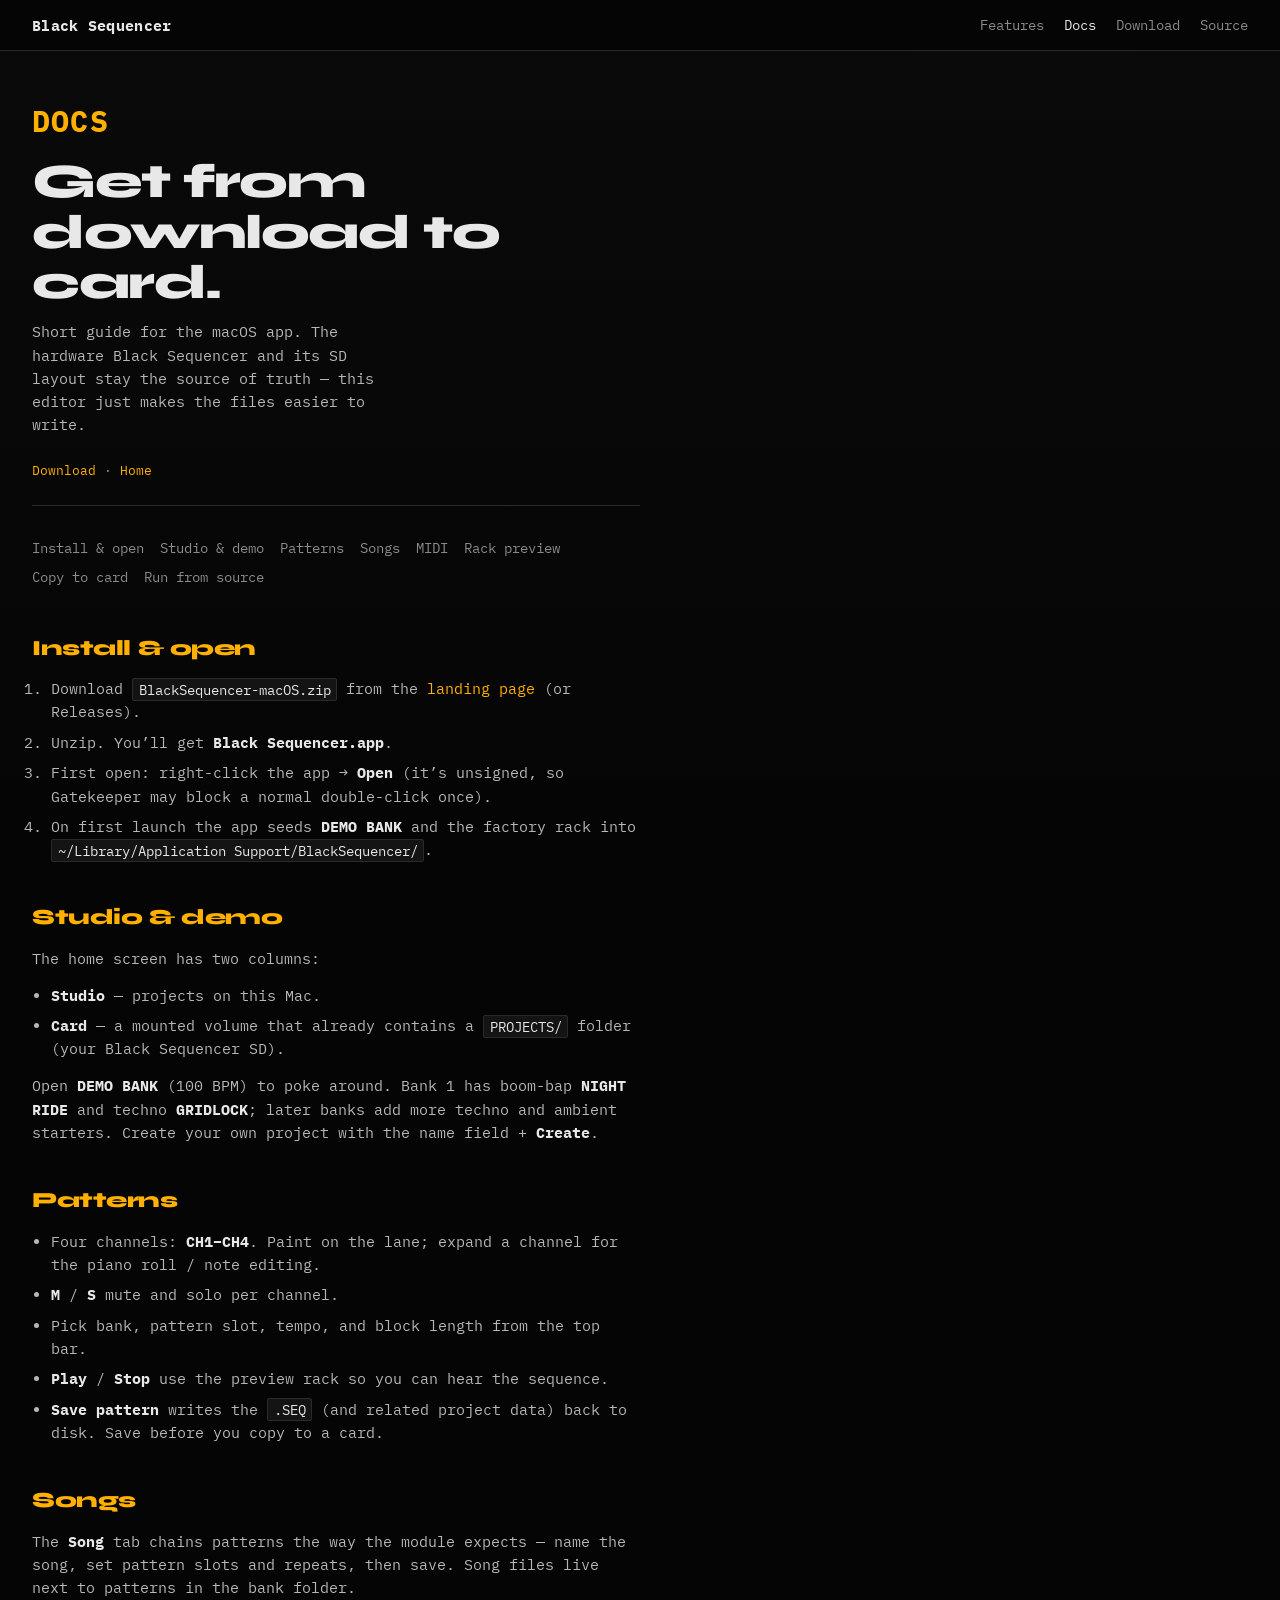
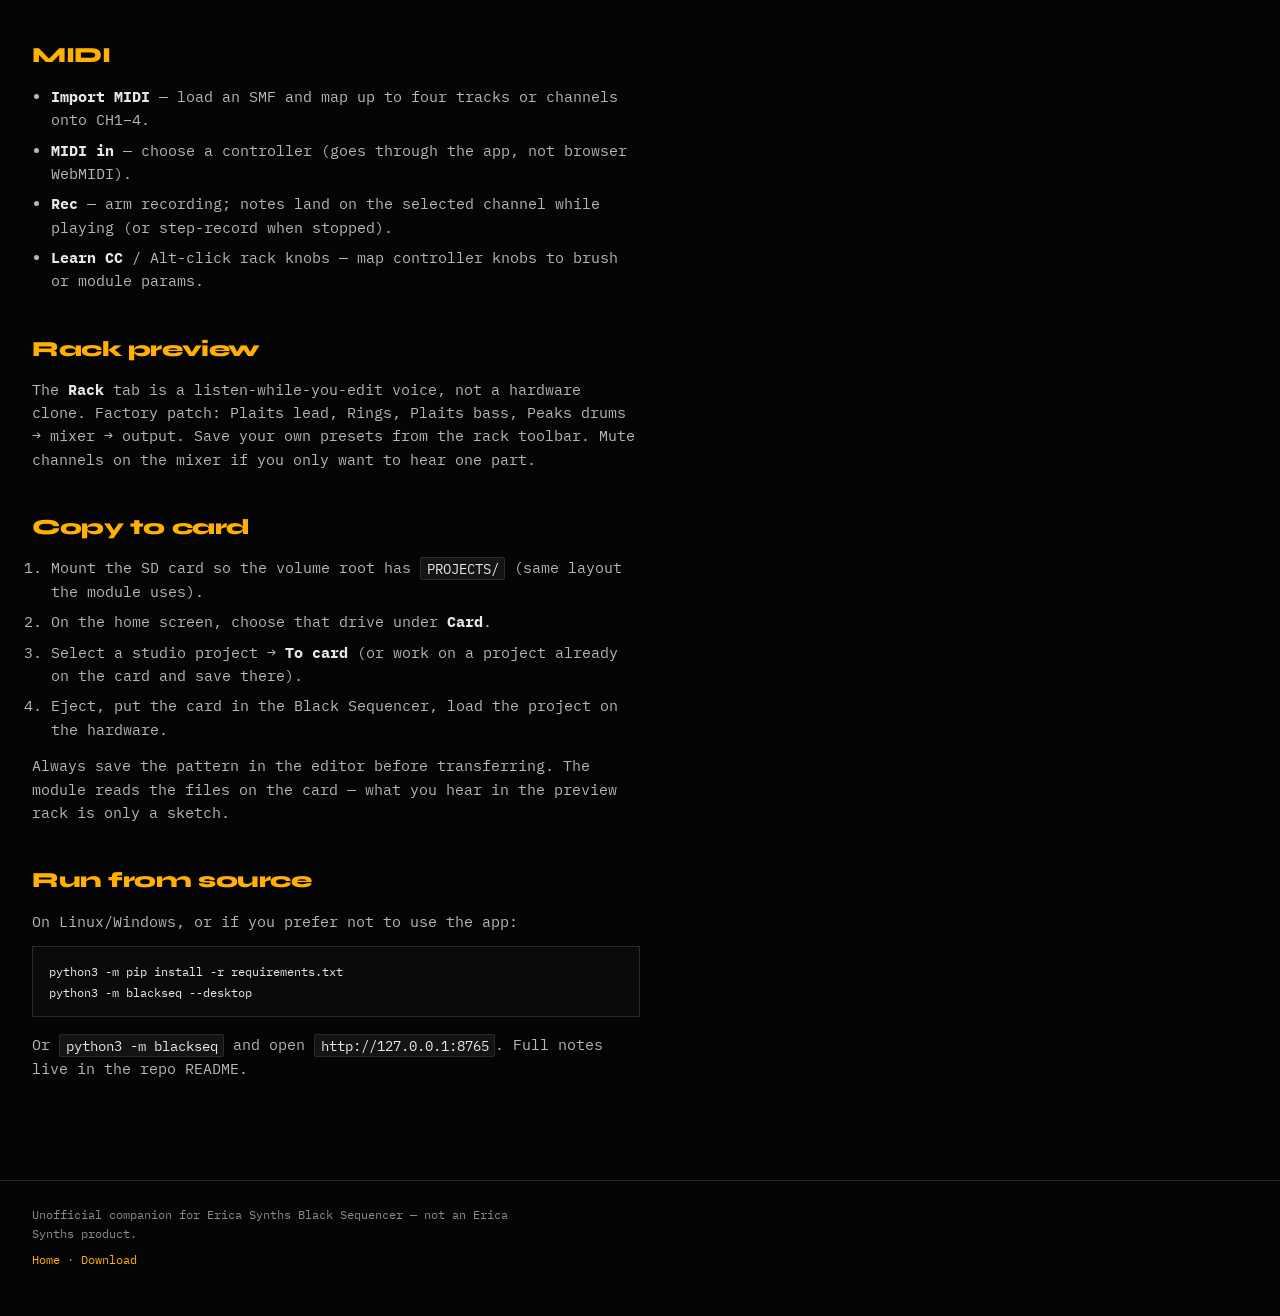
==== docs/docs.html @ 3bfdc150 "Black Sequencer companion editor." ====
<!DOCTYPE html>
<html lang="en">
<head>
  <meta charset="utf-8">
  <script>
    if (/\.github\.io$/i.test(location.hostname)) {
      document.write('<base href="/black_seq_gui/">');
    }
  </script>
  <meta name="viewport" content="width=device-width, initial-scale=1">
  <title>Docs — Black Sequencer</title>
  <meta name="description" content="How to use the Black Sequencer companion editor: install, edit patterns, MIDI, rack preview, and copy projects to an SD card.">
  <link rel="preconnect" href="https://fonts.googleapis.com">
  <link rel="preconnect" href="https://fonts.gstatic.com" crossorigin>
  <link href="https://fonts.googleapis.com/css2?family=IBM+Plex+Mono:wght@400;500;700&family=Syne:wght@700;800&display=swap" rel="stylesheet">
  <link rel="stylesheet" href="site.css">
</head>
<body>
  <header class="top">
    <a class="mark" href="./">Black Sequencer</a>
    <nav>
      <a href="./#features">Features</a>
      <a href="docs.html" aria-current="page">Docs</a>
      <a href="./#download">Download</a>
      <a id="nav-source" href="#" hidden>Source</a>
    </nav>
  </header>

  <main class="manual">
    <header class="manual-hero">
      <p class="brand">Docs</p>
      <h1>Get from download to card.</h1>
      <p class="lede">Short guide for the macOS app. The hardware Black Sequencer and its SD layout stay the source of truth — this editor just makes the files easier to write.</p>
      <p class="meta"><a href="./#download">Download</a> · <a href="./">Home</a></p>
    </header>

    <ol class="manual-toc">
      <li><a href="docs.html#install">Install &amp; open</a></li>
      <li><a href="docs.html#studio">Studio &amp; demo</a></li>
      <li><a href="docs.html#patterns">Patterns</a></li>
      <li><a href="docs.html#songs">Songs</a></li>
      <li><a href="docs.html#midi">MIDI</a></li>
      <li><a href="docs.html#rack">Rack preview</a></li>
      <li><a href="docs.html#card">Copy to card</a></li>
      <li><a href="docs.html#source">Run from source</a></li>
    </ol>

    <article id="install" class="manual-section">
      <h2>Install &amp; open</h2>
      <ol>
        <li>Download <code>BlackSequencer-macOS.zip</code> from the <a href="./#download">landing page</a> (or Releases).</li>
        <li>Unzip. You’ll get <strong>Black Sequencer.app</strong>.</li>
        <li>First open: right-click the app → <strong>Open</strong> (it’s unsigned, so Gatekeeper may block a normal double-click once).</li>
        <li>On first launch the app seeds <strong>DEMO BANK</strong> and the factory rack into <code>~/Library/Application Support/BlackSequencer/</code>.</li>
      </ol>
    </article>

    <article id="studio" class="manual-section">
      <h2>Studio &amp; demo</h2>
      <p>The home screen has two columns:</p>
      <ul>
        <li><strong>Studio</strong> — projects on this Mac.</li>
        <li><strong>Card</strong> — a mounted volume that already contains a <code>PROJECTS/</code> folder (your Black Sequencer SD).</li>
      </ul>
      <p>Open <strong>DEMO BANK</strong> (100 BPM) to poke around. Bank 1 has boom-bap <strong>NIGHT RIDE</strong> and techno <strong>GRIDLOCK</strong>; later banks add more techno and ambient starters. Create your own project with the name field + <strong>Create</strong>.</p>
    </article>

    <article id="patterns" class="manual-section">
      <h2>Patterns</h2>
      <ul>
        <li>Four channels: <strong>CH1–CH4</strong>. Paint on the lane; expand a channel for the piano roll / note editing.</li>
        <li><strong>M</strong> / <strong>S</strong> mute and solo per channel.</li>
        <li>Pick bank, pattern slot, tempo, and block length from the top bar.</li>
        <li><strong>Play</strong> / <strong>Stop</strong> use the preview rack so you can hear the sequence.</li>
        <li><strong>Save pattern</strong> writes the <code>.SEQ</code> (and related project data) back to disk. Save before you copy to a card.</li>
      </ul>
    </article>

    <article id="songs" class="manual-section">
      <h2>Songs</h2>
      <p>The <strong>Song</strong> tab chains patterns the way the module expects — name the song, set pattern slots and repeats, then save. Song files live next to patterns in the bank folder.</p>
    </article>

    <article id="midi" class="manual-section">
      <h2>MIDI</h2>
      <ul>
        <li><strong>Import MIDI</strong> — load an SMF and map up to four tracks or channels onto CH1–4.</li>
        <li><strong>MIDI in</strong> — choose a controller (goes through the app, not browser WebMIDI).</li>
        <li><strong>Rec</strong> — arm recording; notes land on the selected channel while playing (or step-record when stopped).</li>
        <li><strong>Learn CC</strong> / Alt-click rack knobs — map controller knobs to brush or module params.</li>
      </ul>
    </article>

    <article id="rack" class="manual-section">
      <h2>Rack preview</h2>
      <p>The <strong>Rack</strong> tab is a listen-while-you-edit voice, not a hardware clone. Factory patch: Plaits lead, Rings, Plaits bass, Peaks drums → mixer → output. Save your own presets from the rack toolbar. Mute channels on the mixer if you only want to hear one part.</p>
    </article>

    <article id="card" class="manual-section">
      <h2>Copy to card</h2>
      <ol>
        <li>Mount the SD card so the volume root has <code>PROJECTS/</code> (same layout the module uses).</li>
        <li>On the home screen, choose that drive under <strong>Card</strong>.</li>
        <li>Select a studio project → <strong>To card</strong> (or work on a project already on the card and save there).</li>
        <li>Eject, put the card in the Black Sequencer, load the project on the hardware.</li>
      </ol>
      <p>Always save the pattern in the editor before transferring. The module reads the files on the card — what you hear in the preview rack is only a sketch.</p>
    </article>

    <article id="source" class="manual-section">
      <h2>Run from source</h2>
      <p>On Linux/Windows, or if you prefer not to use the app:</p>
      <pre><code>python3 -m pip install -r requirements.txt
python3 -m blackseq --desktop</code></pre>
      <p>Or <code>python3 -m blackseq</code> and open <code>http://127.0.0.1:8765</code>. Full notes live in the repo README.</p>
    </article>
  </main>

  <footer class="foot">
    <p>Unofficial companion for Erica Synths Black Sequencer — not an Erica Synths product.</p>
    <p><a href="./">Home</a> · <a href="./#download">Download</a></p>
  </footer>

  <script src="site.js"></script>
</body>
</html>
---- docs/site.css ----
:root {
  --bg: #050505;
  --panel: #0c0c0c;
  --line: #2a2a2a;
  --text: #e8e8e8;
  --muted: #8a8a8a;
  --accent: #ffb000;
  --ink: #050505;
  --hero-fade: rgba(5, 5, 5, 0.55);
  color-scheme: dark;
}

* { box-sizing: border-box; }

html { scroll-behavior: smooth; }

body {
  margin: 0;
  min-height: 100vh;
  background:
    radial-gradient(1200px 600px at 80% -10%, rgba(255, 176, 0, 0.08), transparent 60%),
    linear-gradient(180deg, #0a0a0a 0%, var(--bg) 28%, var(--bg) 100%);
  color: var(--text);
  font-family: "IBM Plex Mono", ui-monospace, Menlo, Consolas, monospace;
  font-size: 15px;
  line-height: 1.55;
}

img {
  display: block;
  max-width: 100%;
  height: auto;
}

a { color: var(--accent); text-decoration: none; }
a:hover { text-decoration: underline; text-underline-offset: 3px; }

.top {
  position: sticky;
  top: 0;
  z-index: 10;
  display: flex;
  align-items: center;
  justify-content: space-between;
  gap: 1rem;
  padding: 0.85rem clamp(1rem, 3vw, 2rem);
  background: rgba(5, 5, 5, 0.88);
  border-bottom: 1px solid var(--line);
  backdrop-filter: blur(10px);
}

.mark {
  color: var(--text);
  font-weight: 700;
  letter-spacing: 0.02em;
  text-decoration: none;
}

.mark:hover { color: var(--accent); text-decoration: none; }

.top nav {
  display: flex;
  gap: 1.25rem;
  font-size: 0.85rem;
}

.top nav a { color: var(--muted); }
.top nav a:hover { color: var(--text); text-decoration: none; }

.hero {
  position: relative;
  display: grid;
  align-items: end;
  min-height: calc(100vh - 52px);
  overflow: hidden;
  border-bottom: 1px solid var(--line);
}

.hero-stage {
  margin: 0;
  position: absolute;
  inset: 0;
  background: #000;
  animation: stage-in 1s ease both;
}

.hero-stage img {
  width: 100%;
  height: 100%;
  object-fit: cover;
  object-position: top left;
  opacity: 0.55;
}

.hero-stage::after {
  content: "";
  position: absolute;
  inset: 0;
  pointer-events: none;
  background:
    linear-gradient(105deg, rgba(5, 5, 5, 0.96) 0%, rgba(5, 5, 5, 0.88) 34%, rgba(5, 5, 5, 0.35) 58%, rgba(5, 5, 5, 0.55) 100%),
    linear-gradient(0deg, rgba(5, 5, 5, 0.7), transparent 42%);
}

.hero-copy {
  position: relative;
  z-index: 1;
  max-width: 38rem;
  padding: clamp(2rem, 6vw, 4.5rem) clamp(1rem, 3vw, 2rem) clamp(2.5rem, 7vw, 5rem);
}

.brand {
  margin: 0 0 0.75rem;
  color: var(--accent);
  font-size: clamp(1.35rem, 2.4vw, 1.85rem);
  font-weight: 700;
  letter-spacing: 0.04em;
  text-transform: uppercase;
  animation: rise 0.7s ease both;
}

.hero h1 {
  margin: 0 0 1rem;
  max-width: 14ch;
  font-family: Syne, "IBM Plex Mono", sans-serif;
  font-size: clamp(2.4rem, 5.5vw, 4.25rem);
  font-weight: 800;
  line-height: 0.98;
  letter-spacing: -0.03em;
  animation: rise 0.7s ease 0.08s both;
}

.lede {
  margin: 0 0 1.5rem;
  max-width: 38ch;
  color: #b7b7b7;
  animation: rise 0.7s ease 0.16s both;
}

.cta {
  display: flex;
  flex-wrap: wrap;
  gap: 0.75rem;
  animation: rise 0.7s ease 0.24s both;
}

.meta {
  margin: 0.9rem 0 0;
  color: var(--muted);
  font-size: 0.8rem;
}

.btn {
  display: inline-flex;
  align-items: center;
  justify-content: center;
  min-height: 42px;
  padding: 0 1.1rem;
  border: 1px solid #444;
  border-radius: 2px;
  font: inherit;
  font-weight: 700;
  letter-spacing: 0.01em;
  text-decoration: none;
  transition: background 0.12s ease, border-color 0.12s ease, color 0.12s ease, transform 0.12s ease;
}

.btn:hover { text-decoration: none; transform: translateY(-1px); }

.btn.primary {
  background: var(--accent);
  border-color: var(--accent);
  color: var(--ink);
}

.btn.primary:hover { filter: brightness(1.05); }

.btn.ghost {
  background: rgba(5, 5, 5, 0.45);
  color: var(--text);
  backdrop-filter: blur(4px);
}

.btn.ghost:hover {
  border-color: var(--accent);
  color: var(--accent);
}

.btn[aria-disabled="true"] {
  opacity: 0.45;
  pointer-events: none;
  transform: none;
}

.features {
  display: flex;
  flex-direction: column;
  gap: clamp(3rem, 8vw, 6rem);
  padding: clamp(2rem, 6vw, 5rem) clamp(1rem, 3vw, 2rem);
  border-top: 1px solid var(--line);
}

.feature {
  display: grid;
  grid-template-columns: minmax(0, 0.85fr) minmax(0, 1.15fr);
  gap: clamp(1.25rem, 3vw, 2.5rem);
  align-items: center;
}

.feature.reverse { grid-template-columns: minmax(0, 1.15fr) minmax(0, 0.85fr); }
.feature.reverse .feature-copy { order: 2; }
.feature.reverse figure { order: 1; }

.feature h2 {
  margin: 0 0 0.75rem;
  font-family: Syne, "IBM Plex Mono", sans-serif;
  font-size: clamp(1.6rem, 3vw, 2.2rem);
  font-weight: 800;
  letter-spacing: -0.02em;
  line-height: 1.1;
}

.feature p {
  margin: 0;
  max-width: 42ch;
  color: var(--muted);
}

.feature figure {
  margin: 0;
  border: 1px solid var(--line);
  background: #000;
  overflow: hidden;
}

.feature img {
  width: 100%;
  aspect-ratio: 16 / 10;
  object-fit: cover;
  object-position: top left;
}

.strip {
  padding: clamp(2rem, 5vw, 3.5rem) clamp(1rem, 3vw, 2rem);
  border-top: 1px solid var(--line);
  background: var(--panel);
}

.strip h2 {
  margin: 0 0 1.25rem;
  font-family: Syne, "IBM Plex Mono", sans-serif;
  font-size: 1.4rem;
  font-weight: 800;
}

.strip ul {
  list-style: none;
  margin: 0;
  padding: 0;
  display: grid;
  grid-template-columns: repeat(4, minmax(0, 1fr));
  gap: 1.25rem;
}

.strip li {
  display: flex;
  flex-direction: column;
  gap: 0.35rem;
  padding-top: 0.75rem;
  border-top: 2px solid var(--accent);
}

.strip strong {
  color: var(--text);
  font-size: 0.95rem;
}

.strip span {
  color: var(--muted);
  font-size: 0.85rem;
}

.download {
  padding: clamp(2.5rem, 7vw, 5rem) clamp(1rem, 3vw, 2rem);
  border-top: 1px solid var(--line);
  max-width: 48rem;
}

.download h2 {
  margin: 0 0 0.75rem;
  font-family: Syne, "IBM Plex Mono", sans-serif;
  font-size: clamp(1.8rem, 3.5vw, 2.6rem);
  font-weight: 800;
}

.fine {
  margin: 1.5rem 0 0;
  color: var(--muted);
  font-size: 0.85rem;
  max-width: 52ch;
}

.fine code {
  color: var(--text);
  background: #141414;
  border: 1px solid var(--line);
  padding: 0.1rem 0.35rem;
  border-radius: 2px;
  font-size: 0.9em;
}

.foot {
  padding: 1.5rem clamp(1rem, 3vw, 2rem) 2.5rem;
  border-top: 1px solid var(--line);
  color: var(--muted);
  font-size: 0.78rem;
}

.foot p { margin: 0 0 0.4rem; max-width: 70ch; }

.manual {
  max-width: 42rem;
  padding: clamp(1.5rem, 4vw, 3rem) clamp(1rem, 3vw, 2rem) clamp(3rem, 6vw, 4rem);
}

.manual-hero {
  margin-bottom: 2rem;
  padding-bottom: 1.5rem;
  border-bottom: 1px solid var(--line);
}

.manual-hero h1 {
  margin: 0 0 0.75rem;
  font-family: Syne, "IBM Plex Mono", sans-serif;
  font-size: clamp(2rem, 4.5vw, 3rem);
  font-weight: 800;
  line-height: 1.05;
  letter-spacing: -0.03em;
}

.manual-toc {
  margin: 0 0 2.5rem;
  padding: 0;
  list-style: none;
  display: flex;
  flex-wrap: wrap;
  gap: 0.5rem 1rem;
  font-size: 0.85rem;
}

.manual-toc a { color: var(--muted); }
.manual-toc a:hover { color: var(--accent); }

.manual-section {
  margin: 0 0 2.25rem;
  padding-top: 0.25rem;
}

.manual-section h2 {
  margin: 0 0 0.75rem;
  font-family: Syne, "IBM Plex Mono", sans-serif;
  font-size: 1.35rem;
  font-weight: 800;
  letter-spacing: -0.02em;
  color: var(--accent);
}

.manual-section p,
.manual-section li {
  color: #b7b7b7;
}

.manual-section p { margin: 0 0 0.85rem; }

.manual-section ul,
.manual-section ol {
  margin: 0 0 0.85rem;
  padding-left: 1.2rem;
}

.manual-section li { margin: 0 0 0.45rem; }

.manual-section strong { color: var(--text); font-weight: 700; }

.manual-section code,
.manual-section pre {
  font-family: inherit;
  font-size: 0.9em;
}

.manual-section code {
  color: var(--text);
  background: #141414;
  border: 1px solid var(--line);
  padding: 0.1rem 0.35rem;
  border-radius: 2px;
}

.manual-section pre {
  margin: 0.75rem 0 1rem;
  padding: 0.85rem 1rem;
  background: #0a0a0a;
  border: 1px solid var(--line);
  overflow-x: auto;
  color: var(--text);
}

.manual-section pre code {
  border: 0;
  background: transparent;
  padding: 0;
}

.top nav a[aria-current="page"] { color: var(--text); }

@keyframes rise {
  from { opacity: 0; transform: translateY(14px); }
  to { opacity: 1; transform: none; }
}

@keyframes stage-in {
  from { opacity: 0; transform: translateY(18px) scale(0.985); }
  to { opacity: 1; transform: none; }
}

@media (max-width: 900px) {
  .hero { min-height: 78vh; }

  .feature,
  .feature.reverse {
    grid-template-columns: 1fr;
  }

  .feature.reverse .feature-copy,
  .feature.reverse figure { order: initial; }

  .hero h1 { max-width: none; }

  .hero-stage img { opacity: 0.4; }

  .strip ul { grid-template-columns: 1fr 1fr; }
}

@media (max-width: 560px) {
  .strip ul { grid-template-columns: 1fr; }
  .top nav { gap: 0.85rem; font-size: 0.78rem; }
}

@media (prefers-reduced-motion: reduce) {
  html { scroll-behavior: auto; }
  .brand, .hero h1, .lede, .cta, .hero-stage {
    animation: none;
  }
  .btn:hover { transform: none; }
}
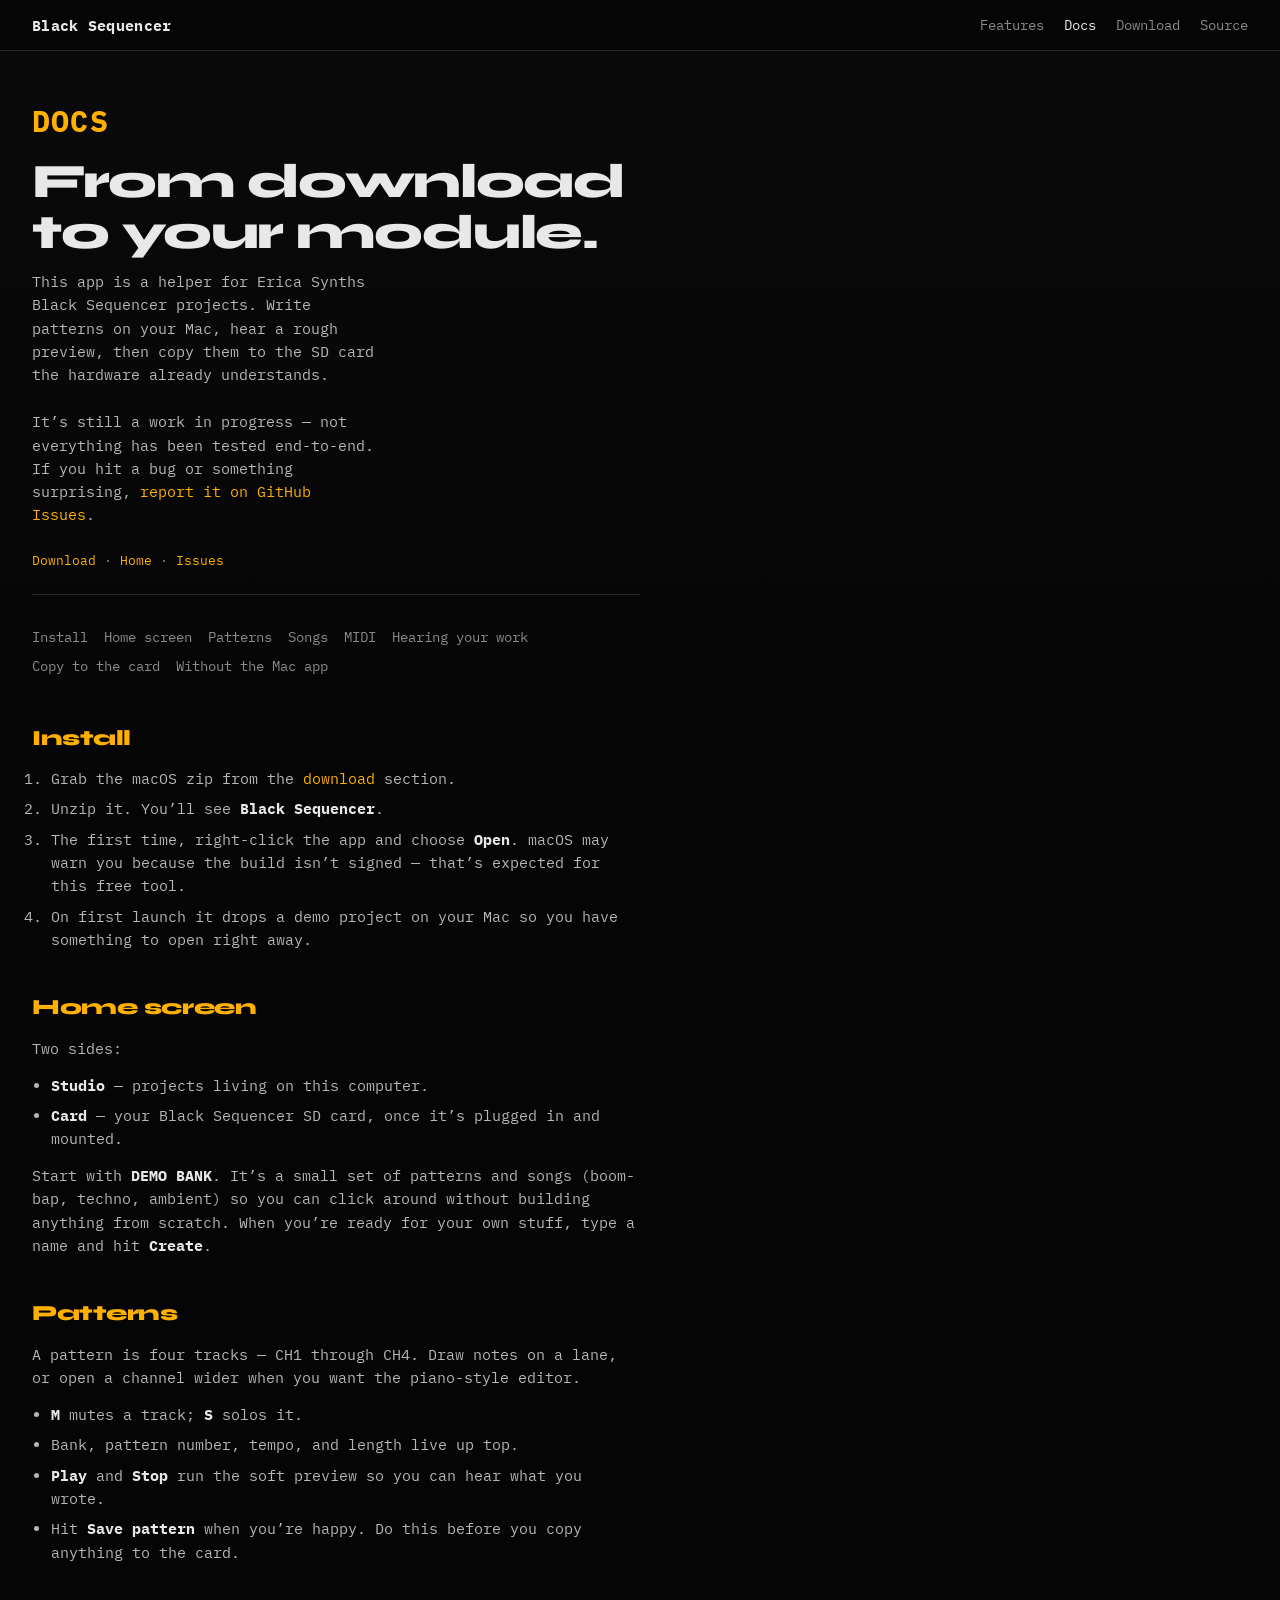
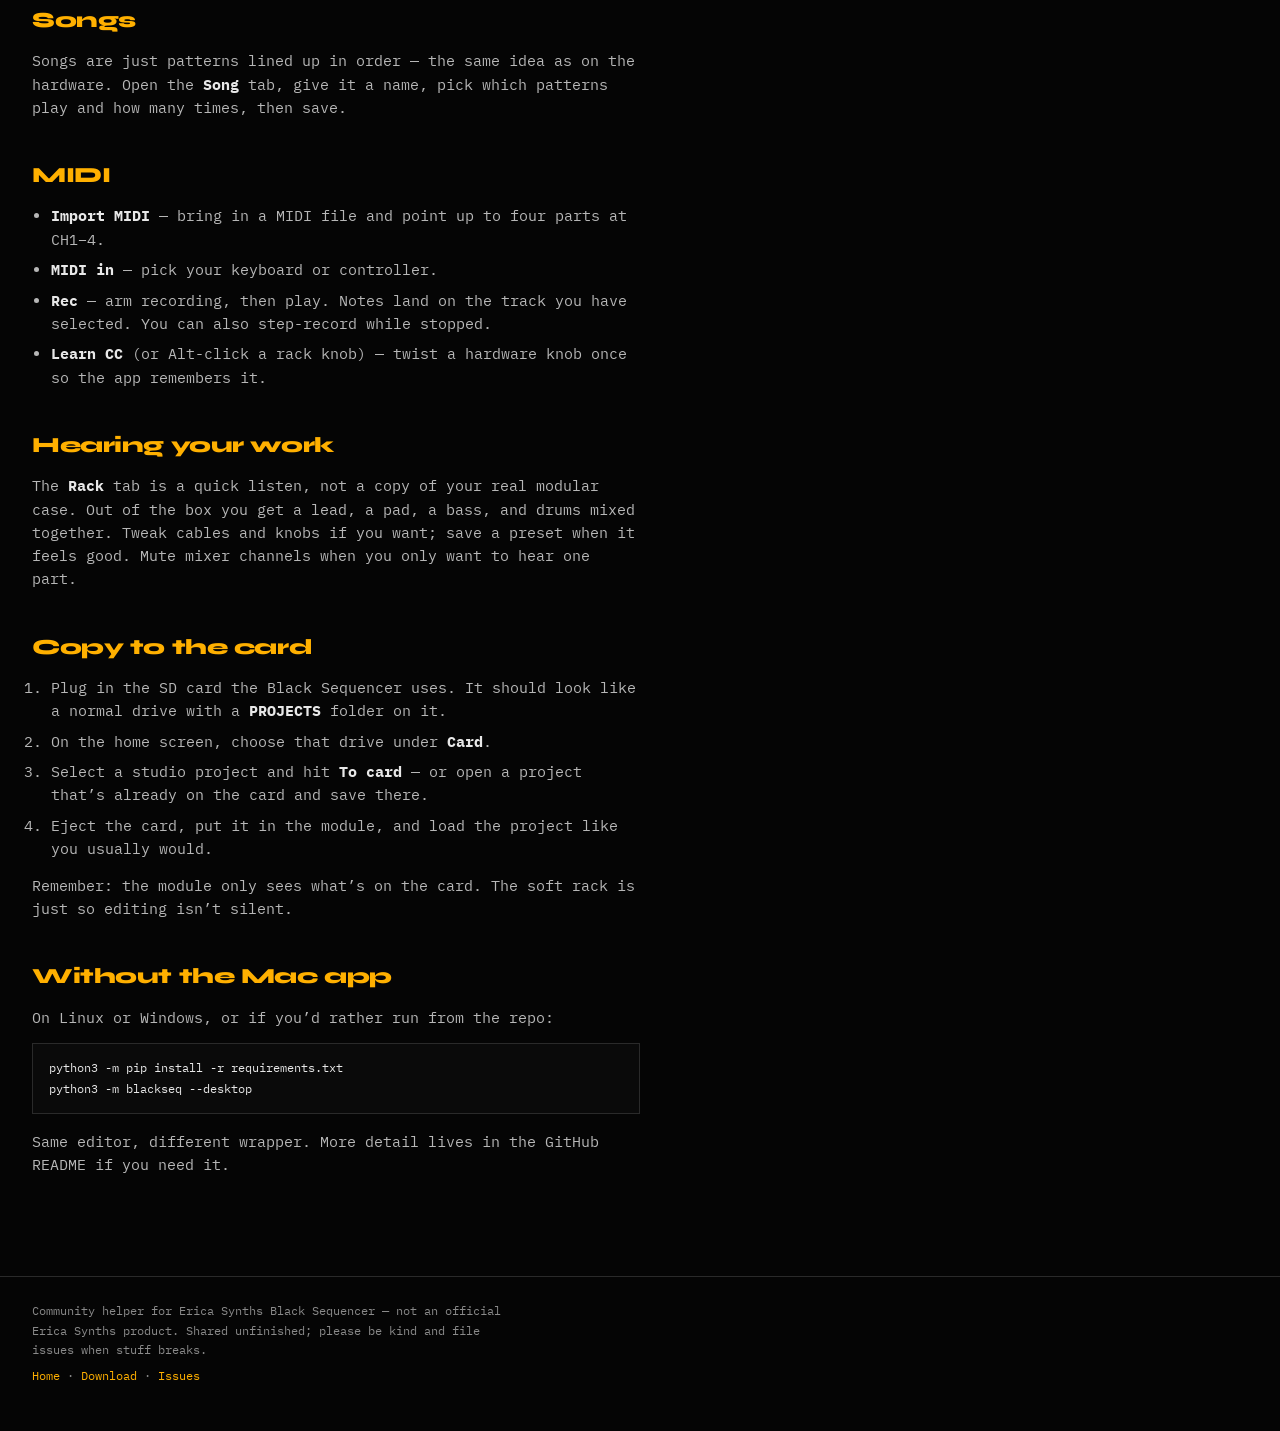
==== commit 87fcea67: "Polish Pages deploy, human docs, and WIP notice." ====
--- a/docs/docs.html
+++ b/docs/docs.html
@@ -9,7 +9,7 @@
   </script>
   <meta name="viewport" content="width=device-width, initial-scale=1">
   <title>Docs — Black Sequencer</title>
-  <meta name="description" content="How to use the Black Sequencer companion editor: install, edit patterns, MIDI, rack preview, and copy projects to an SD card.">
+  <meta name="description" content="A friendly guide to the Black Sequencer companion editor: install, edit, listen, and copy projects to your SD card.">
   <link rel="preconnect" href="https://fonts.googleapis.com">
   <link rel="preconnect" href="https://fonts.gstatic.com" crossorigin>
   <link href="https://fonts.googleapis.com/css2?family=IBM+Plex+Mono:wght@400;500;700&family=Syne:wght@700;800&display=swap" rel="stylesheet">
@@ -29,96 +29,97 @@
   <main class="manual">
     <header class="manual-hero">
       <p class="brand">Docs</p>
-      <h1>Get from download to card.</h1>
-      <p class="lede">Short guide for the macOS app. The hardware Black Sequencer and its SD layout stay the source of truth — this editor just makes the files easier to write.</p>
-      <p class="meta"><a href="./#download">Download</a> · <a href="./">Home</a></p>
+      <h1>From download to your module.</h1>
+      <p class="lede">This app is a helper for Erica Synths Black Sequencer projects. Write patterns on your Mac, hear a rough preview, then copy them to the SD card the hardware already understands.</p>
+      <p class="lede status-inline">It’s still a work in progress — not everything has been tested end-to-end. If you hit a bug or something surprising, <a id="issues-link" href="https://github.com/ph1r3574r73r/black_seq_gui/issues">report it on GitHub Issues</a>.</p>
+      <p class="meta"><a href="./#download">Download</a> · <a href="./">Home</a> · <a href="https://github.com/ph1r3574r73r/black_seq_gui/issues">Issues</a></p>
     </header>
 
     <ol class="manual-toc">
-      <li><a href="docs.html#install">Install &amp; open</a></li>
-      <li><a href="docs.html#studio">Studio &amp; demo</a></li>
+      <li><a href="docs.html#install">Install</a></li>
+      <li><a href="docs.html#studio">Home screen</a></li>
       <li><a href="docs.html#patterns">Patterns</a></li>
       <li><a href="docs.html#songs">Songs</a></li>
       <li><a href="docs.html#midi">MIDI</a></li>
-      <li><a href="docs.html#rack">Rack preview</a></li>
-      <li><a href="docs.html#card">Copy to card</a></li>
-      <li><a href="docs.html#source">Run from source</a></li>
+      <li><a href="docs.html#rack">Hearing your work</a></li>
+      <li><a href="docs.html#card">Copy to the card</a></li>
+      <li><a href="docs.html#source">Without the Mac app</a></li>
     </ol>
 
     <article id="install" class="manual-section">
-      <h2>Install &amp; open</h2>
+      <h2>Install</h2>
       <ol>
-        <li>Download <code>BlackSequencer-macOS.zip</code> from the <a href="./#download">landing page</a> (or Releases).</li>
-        <li>Unzip. You’ll get <strong>Black Sequencer.app</strong>.</li>
-        <li>First open: right-click the app → <strong>Open</strong> (it’s unsigned, so Gatekeeper may block a normal double-click once).</li>
-        <li>On first launch the app seeds <strong>DEMO BANK</strong> and the factory rack into <code>~/Library/Application Support/BlackSequencer/</code>.</li>
+        <li>Grab the macOS zip from the <a href="./#download">download</a> section.</li>
+        <li>Unzip it. You’ll see <strong>Black Sequencer</strong>.</li>
+        <li>The first time, right-click the app and choose <strong>Open</strong>. macOS may warn you because the build isn’t signed — that’s expected for this free tool.</li>
+        <li>On first launch it drops a demo project on your Mac so you have something to open right away.</li>
       </ol>
     </article>
 
     <article id="studio" class="manual-section">
-      <h2>Studio &amp; demo</h2>
-      <p>The home screen has two columns:</p>
+      <h2>Home screen</h2>
+      <p>Two sides:</p>
       <ul>
-        <li><strong>Studio</strong> — projects on this Mac.</li>
-        <li><strong>Card</strong> — a mounted volume that already contains a <code>PROJECTS/</code> folder (your Black Sequencer SD).</li>
+        <li><strong>Studio</strong> — projects living on this computer.</li>
+        <li><strong>Card</strong> — your Black Sequencer SD card, once it’s plugged in and mounted.</li>
       </ul>
-      <p>Open <strong>DEMO BANK</strong> (100 BPM) to poke around. Bank 1 has boom-bap <strong>NIGHT RIDE</strong> and techno <strong>GRIDLOCK</strong>; later banks add more techno and ambient starters. Create your own project with the name field + <strong>Create</strong>.</p>
+      <p>Start with <strong>DEMO BANK</strong>. It’s a small set of patterns and songs (boom-bap, techno, ambient) so you can click around without building anything from scratch. When you’re ready for your own stuff, type a name and hit <strong>Create</strong>.</p>
     </article>
 
     <article id="patterns" class="manual-section">
       <h2>Patterns</h2>
+      <p>A pattern is four tracks — CH1 through CH4. Draw notes on a lane, or open a channel wider when you want the piano-style editor.</p>
       <ul>
-        <li>Four channels: <strong>CH1–CH4</strong>. Paint on the lane; expand a channel for the piano roll / note editing.</li>
-        <li><strong>M</strong> / <strong>S</strong> mute and solo per channel.</li>
-        <li>Pick bank, pattern slot, tempo, and block length from the top bar.</li>
-        <li><strong>Play</strong> / <strong>Stop</strong> use the preview rack so you can hear the sequence.</li>
-        <li><strong>Save pattern</strong> writes the <code>.SEQ</code> (and related project data) back to disk. Save before you copy to a card.</li>
+        <li><strong>M</strong> mutes a track; <strong>S</strong> solos it.</li>
+        <li>Bank, pattern number, tempo, and length live up top.</li>
+        <li><strong>Play</strong> and <strong>Stop</strong> run the soft preview so you can hear what you wrote.</li>
+        <li>Hit <strong>Save pattern</strong> when you’re happy. Do this before you copy anything to the card.</li>
       </ul>
     </article>
 
     <article id="songs" class="manual-section">
       <h2>Songs</h2>
-      <p>The <strong>Song</strong> tab chains patterns the way the module expects — name the song, set pattern slots and repeats, then save. Song files live next to patterns in the bank folder.</p>
+      <p>Songs are just patterns lined up in order — the same idea as on the hardware. Open the <strong>Song</strong> tab, give it a name, pick which patterns play and how many times, then save.</p>
     </article>
 
     <article id="midi" class="manual-section">
       <h2>MIDI</h2>
       <ul>
-        <li><strong>Import MIDI</strong> — load an SMF and map up to four tracks or channels onto CH1–4.</li>
-        <li><strong>MIDI in</strong> — choose a controller (goes through the app, not browser WebMIDI).</li>
-        <li><strong>Rec</strong> — arm recording; notes land on the selected channel while playing (or step-record when stopped).</li>
-        <li><strong>Learn CC</strong> / Alt-click rack knobs — map controller knobs to brush or module params.</li>
+        <li><strong>Import MIDI</strong> — bring in a MIDI file and point up to four parts at CH1–4.</li>
+        <li><strong>MIDI in</strong> — pick your keyboard or controller.</li>
+        <li><strong>Rec</strong> — arm recording, then play. Notes land on the track you have selected. You can also step-record while stopped.</li>
+        <li><strong>Learn CC</strong> (or Alt-click a rack knob) — twist a hardware knob once so the app remembers it.</li>
       </ul>
     </article>
 
     <article id="rack" class="manual-section">
-      <h2>Rack preview</h2>
-      <p>The <strong>Rack</strong> tab is a listen-while-you-edit voice, not a hardware clone. Factory patch: Plaits lead, Rings, Plaits bass, Peaks drums → mixer → output. Save your own presets from the rack toolbar. Mute channels on the mixer if you only want to hear one part.</p>
+      <h2>Hearing your work</h2>
+      <p>The <strong>Rack</strong> tab is a quick listen, not a copy of your real modular case. Out of the box you get a lead, a pad, a bass, and drums mixed together. Tweak cables and knobs if you want; save a preset when it feels good. Mute mixer channels when you only want to hear one part.</p>
     </article>
 
     <article id="card" class="manual-section">
-      <h2>Copy to card</h2>
+      <h2>Copy to the card</h2>
       <ol>
-        <li>Mount the SD card so the volume root has <code>PROJECTS/</code> (same layout the module uses).</li>
+        <li>Plug in the SD card the Black Sequencer uses. It should look like a normal drive with a <strong>PROJECTS</strong> folder on it.</li>
         <li>On the home screen, choose that drive under <strong>Card</strong>.</li>
-        <li>Select a studio project → <strong>To card</strong> (or work on a project already on the card and save there).</li>
-        <li>Eject, put the card in the Black Sequencer, load the project on the hardware.</li>
+        <li>Select a studio project and hit <strong>To card</strong> — or open a project that’s already on the card and save there.</li>
+        <li>Eject the card, put it in the module, and load the project like you usually would.</li>
       </ol>
-      <p>Always save the pattern in the editor before transferring. The module reads the files on the card — what you hear in the preview rack is only a sketch.</p>
+      <p>Remember: the module only sees what’s on the card. The soft rack is just so editing isn’t silent.</p>
     </article>
 
     <article id="source" class="manual-section">
-      <h2>Run from source</h2>
-      <p>On Linux/Windows, or if you prefer not to use the app:</p>
+      <h2>Without the Mac app</h2>
+      <p>On Linux or Windows, or if you’d rather run from the repo:</p>
       <pre><code>python3 -m pip install -r requirements.txt
 python3 -m blackseq --desktop</code></pre>
-      <p>Or <code>python3 -m blackseq</code> and open <code>http://127.0.0.1:8765</code>. Full notes live in the repo README.</p>
+      <p>Same editor, different wrapper. More detail lives in the GitHub README if you need it.</p>
     </article>
   </main>
 
   <footer class="foot">
-    <p>Unofficial companion for Erica Synths Black Sequencer — not an Erica Synths product.</p>
-    <p><a href="./">Home</a> · <a href="./#download">Download</a></p>
+    <p>Community helper for Erica Synths Black Sequencer — not an official Erica Synths product. Shared unfinished; please be kind and file issues when stuff breaks.</p>
+    <p><a href="./">Home</a> · <a href="./#download">Download</a> · <a href="https://github.com/ph1r3574r73r/black_seq_gui/issues">Issues</a></p>
   </footer>
 
   <script src="site.js"></script>
--- a/docs/site.css
+++ b/docs/site.css
@@ -309,6 +309,30 @@
   font-size: 0.9em;
 }
 
+.status-note {
+  padding: clamp(2rem, 5vw, 3.5rem) clamp(1rem, 3vw, 2rem);
+  border-top: 1px solid var(--line);
+  max-width: 42rem;
+}
+
+.status-note h2 {
+  margin: 0 0 0.75rem;
+  font-family: Syne, "IBM Plex Mono", sans-serif;
+  font-size: clamp(1.4rem, 2.8vw, 1.9rem);
+  font-weight: 800;
+  letter-spacing: -0.02em;
+}
+
+.status-note p {
+  margin: 0;
+  color: var(--muted);
+  max-width: 48ch;
+}
+
+.status-inline {
+  color: #b7b7b7 !important;
+}
+
 .foot {
   padding: 1.5rem clamp(1rem, 3vw, 2rem) 2.5rem;
   border-top: 1px solid var(--line);
